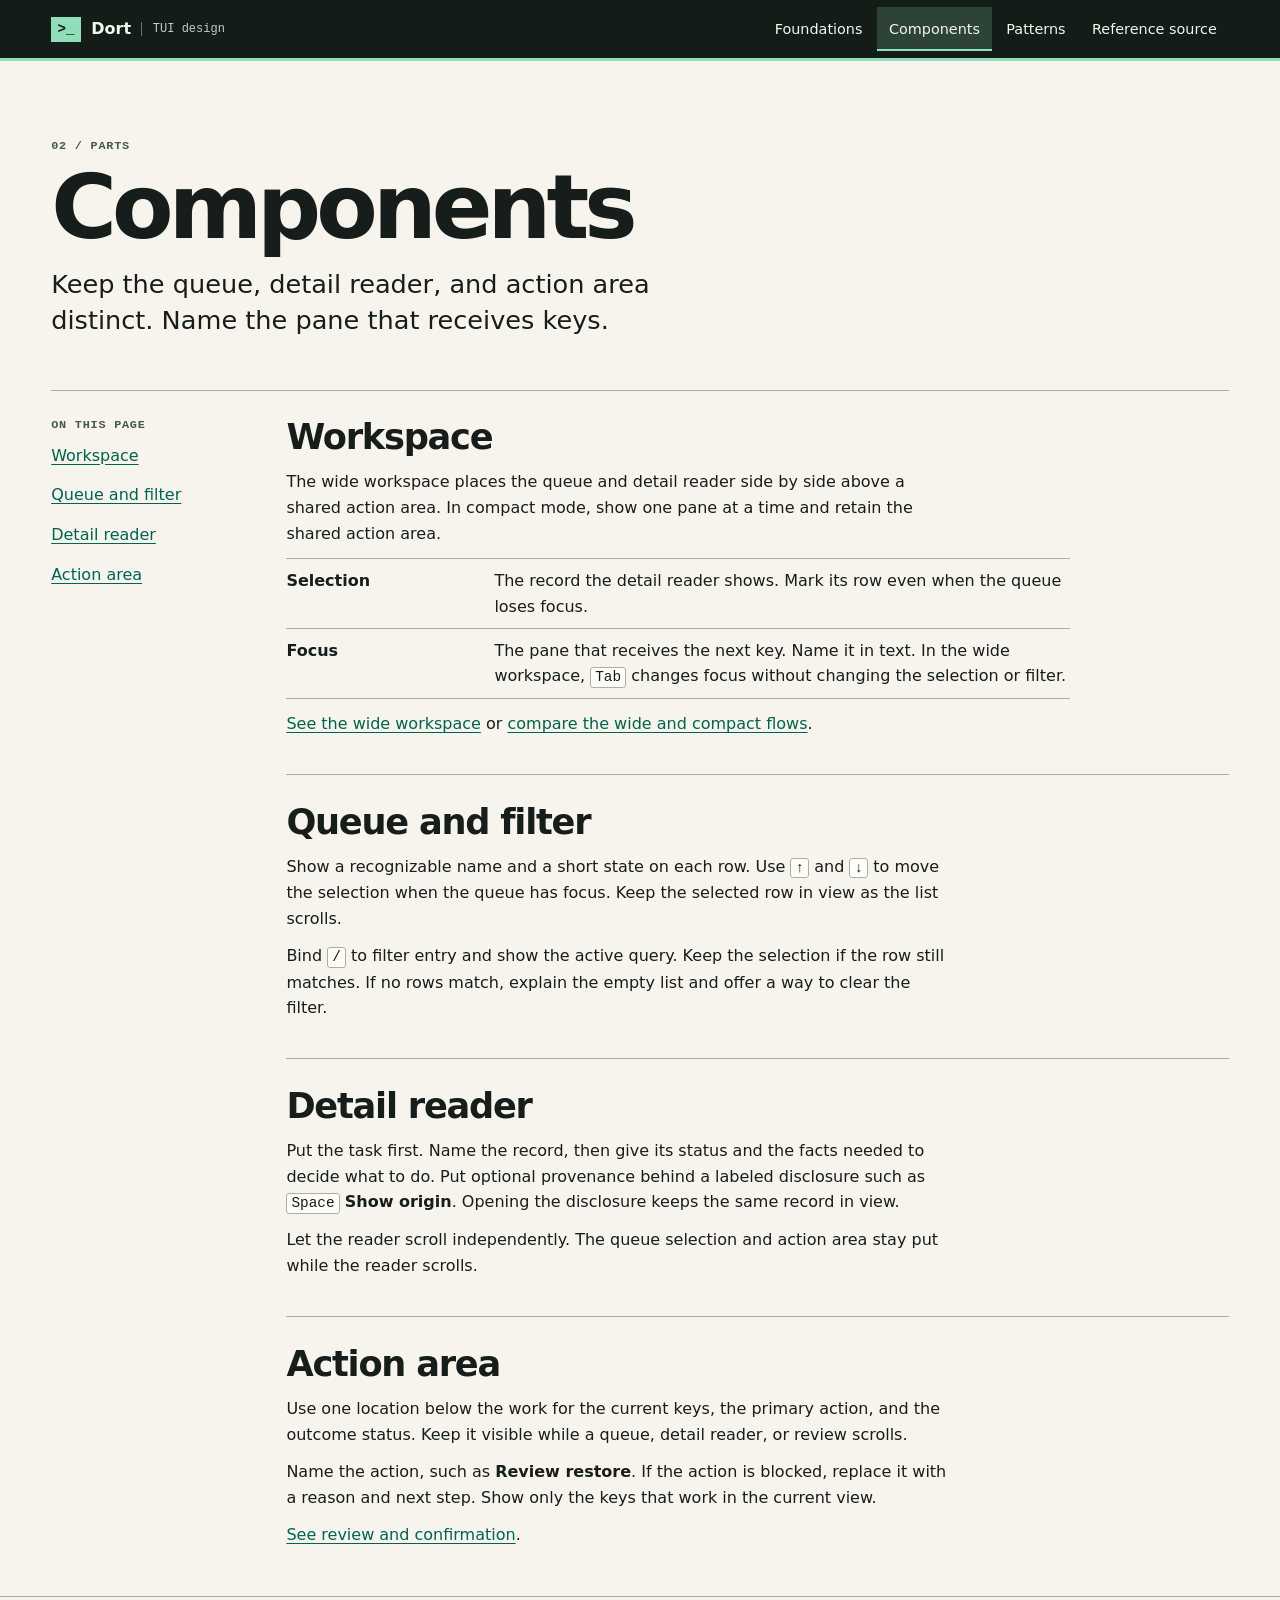
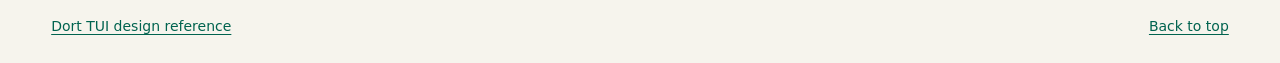
==== design-system/components.html @ 4c37d3cd "docs(design): add offline Dort TUI reference site" ====
<!doctype html>
<html lang="en">
<head>
  <meta charset="utf-8">
  <meta name="viewport" content="width=device-width, initial-scale=1">
  <title>Components | Dort TUI Design</title>
  <link rel="stylesheet" href="site.css">
</head>
<body id="top">
  <a class="skip" href="#main">Skip to content</a>
  <header class="masthead">
    <div class="masthead-inner">
      <a class="brand" href="index.html"><span class="brand-mark" aria-hidden="true">&gt;_</span> Dort <span class="brand-label">TUI design</span></a>
      <nav aria-label="Main navigation">
        <a href="foundations.html">Foundations</a>
        <a href="components.html" aria-current="page">Components</a>
        <a href="patterns.html">Patterns</a>
        <a href="reference/">Reference source</a>
      </nav>
    </div>
  </header>
  <main id="main" class="chapter" tabindex="-1">
    <header class="chapter-head">
      <p class="eyebrow">02 / Parts</p>
      <h1>Components</h1>
      <p class="lead">Keep the queue, detail reader, and action area distinct. Name the pane that receives keys.</p>
    </header>
    <nav class="contents" aria-label="On this page">
      <p class="eyebrow">On this page</p>
      <a href="#workspace">Workspace</a>
      <a href="#queue">Queue and filter</a>
      <a href="#reader">Detail reader</a>
      <a href="#actions">Action area</a>
    </nav>
    <div class="chapter-body">
      <section id="workspace">
        <h2>Workspace</h2>
        <p>The wide workspace places the queue and detail reader side by side above a shared action area. In compact mode, show one pane at a time and retain the shared action area.</p>
        <dl class="terms">
          <div><dt>Selection</dt><dd>The record the detail reader shows. Mark its row even when the queue loses focus.</dd></div>
          <div><dt>Focus</dt><dd>The pane that receives the next key. Name it in text. In the wide workspace, <kbd>Tab</kbd> changes focus without changing the selection or filter.</dd></div>
        </dl>
        <p><a href="index.html#workspace">See the wide workspace</a> or <a href="patterns.html#browse">compare the wide and compact flows</a>.</p>
      </section>
      <section id="queue">
        <h2>Queue and filter</h2>
        <p>Show a recognizable name and a short state on each row. Use <kbd>↑</kbd> and <kbd>↓</kbd> to move the selection when the queue has focus. Keep the selected row in view as the list scrolls.</p>
        <p>Bind <kbd>/</kbd> to filter entry and show the active query. Keep the selection if the row still matches. If no rows match, explain the empty list and offer a way to clear the filter.</p>
      </section>
      <section id="reader">
        <h2>Detail reader</h2>
        <p>Put the task first. Name the record, then give its status and the facts needed to decide what to do. Put optional provenance behind a labeled disclosure such as <kbd>Space</kbd> <strong>Show origin</strong>. Opening the disclosure keeps the same record in view.</p>
        <p>Let the reader scroll independently. The queue selection and action area stay put while the reader scrolls.</p>
      </section>
      <section id="actions">
        <h2>Action area</h2>
        <p>Use one location below the work for the current keys, the primary action, and the outcome status. Keep it visible while a queue, detail reader, or review scrolls.</p>
        <p>Name the action, such as <strong>Review restore</strong>. If the action is blocked, replace it with a reason and next step. Show only the keys that work in the current view.</p>
        <p><a href="patterns.html#review">See review and confirmation</a>.</p>
      </section>
    </div>
  </main>
  <footer class="footer"><a href="index.html">Dort TUI design reference</a><a href="#top">Back to top</a></footer>
</body>
</html>
---- design-system/site.css ----
:root {
  color-scheme: light;
  --paper: #f6f4ed;
  --ink: #171d1b;
  --muted: #46574e;
  --line: #a7b0a7;
  --accent: #00634f;
  --tint: #e0f0e5;
  --terminal: #141c18;
  --mono: ui-monospace, "SFMono-Regular", Consolas, "Liberation Mono", monospace;
  --gutter: clamp(1rem, 4vw, 3.75rem);
  font: 100%/1.6 system-ui, sans-serif;
  background: var(--paper);
  color: var(--ink);
}

*, *::before, *::after { box-sizing: border-box; }
body { margin: 0; }
h1, h2, p, figure, pre, dl, dd { margin: 0; }
a { color: var(--accent); text-underline-offset: .2em; }
a:hover { text-decoration-thickness: .15em; }
:focus-visible { outline: 2px solid var(--accent); outline-offset: 4px; }
main:focus { outline: none; }
section[id] { scroll-margin-block-start: 1.25rem; }

.skip {
  position: absolute;
  z-index: 1;
  inset: .5rem auto auto 1rem;
  padding: .5rem .75rem;
  background: var(--paper);
}
.skip:not(:focus) { clip-path: inset(50%); }

.masthead { background: var(--terminal); color: #f1f6ef; border-bottom: 3px solid #90ddba; }
.masthead-inner, main, .footer { max-width: 92rem; margin-inline: auto; padding-inline: var(--gutter); }
.masthead-inner { display: flex; align-items: center; justify-content: space-between; flex-wrap: wrap; gap: .15rem 2rem; padding-block: .45rem; }
.masthead a { color: inherit; text-decoration: none; }
.masthead a:hover { text-decoration: underline; }
.masthead a:focus-visible { outline-color: #90ddba; }
.brand { display: inline-flex; align-items: center; gap: .65rem; min-height: 44px; font-weight: 750; }
.brand-mark { font: 700 .88rem/1 var(--mono); background: #90ddba; color: var(--terminal); padding: .35rem .4rem; }
.brand-label { border-inline-start: 1px solid #66786d; padding-inline-start: .65rem; color: #bed0c5; font: .75rem/1.2 var(--mono); }
.masthead nav { display: flex; flex-wrap: wrap; gap: 0 .15rem; }
.masthead nav a { display: flex; align-items: center; min-height: 44px; padding: .4rem .75rem; font-size: .9rem; }
.masthead nav a[aria-current] { background: #2e4338; box-shadow: inset 0 -2px #90ddba; }

h1 { font-size: clamp(2.75rem, 7vw, 5.75rem); font-weight: 730; line-height: 1.02; letter-spacing: -.055em; }
h2 { font-size: clamp(1.5rem, 3.4vw, 2.2rem); line-height: 1.15; letter-spacing: -.035em; }
.eyebrow { font: 700 .74rem/1.45 var(--mono); letter-spacing: .065em; text-transform: uppercase; color: var(--muted); }
.lead { max-width: 44rem; font-size: clamp(1.125rem, 2.5vw, 1.6rem); line-height: 1.4; }
.hero, .chapter-head { padding-block: clamp(2rem, 6vw, 6rem) clamp(2rem, 4vw, 3.75rem); }
.hero { display: grid; grid-template-columns: minmax(0, 2fr) minmax(0, 1fr); align-items: end; gap: 1.75rem; }
.hero h1, .chapter-head h1 { margin-block: .4rem .85rem; }
.scope { max-width: 39rem; margin-top: 1.45rem; color: var(--muted); }
.scope strong { color: var(--ink); }
.hero-standard { padding: 1.25rem 1.5rem; border-inline-start: 3px solid var(--accent); background: var(--tint); }
.hero-standard ol { margin: .5rem 0 0; padding-inline-start: 1.4rem; }
.hero-standard li + li { margin-top: .35rem; }
.hero-standard li::marker { font: 700 .85rem var(--mono); color: var(--accent); }

.chapters { display: grid; grid-template-columns: repeat(3, minmax(0, 1fr)); border: 1px solid var(--line); }
.chapters a { display: grid; align-content: start; gap: .3rem; padding: 1.25rem; color: var(--ink); text-decoration: none; }
.chapters a + a { border-inline-start: 1px solid var(--line); }
.chapters a:hover, .chapters a:focus-visible { background: var(--tint); }
.chapters a strong { color: var(--accent); font-size: 1.35rem; text-decoration: underline; text-underline-offset: .18em; }
.home-section { margin-top: clamp(2.5rem, 5vw, 4.5rem); }
.intro { margin-top: .75rem; max-width: 62ch; }
.reference-note { display: grid; grid-template-columns: minmax(0, 22rem) minmax(0, 1fr); align-items: center; gap: 1.25rem; margin-block: 3rem; border-block: 1px solid var(--line); padding-block: 1.5rem; }
.reference-note p { margin-top: .5rem; }
pre { max-width: 100%; overflow: auto; background: var(--terminal); color: #f1f6ef; padding: 1rem; }
code, kbd { font-family: var(--mono); }
kbd { white-space: nowrap; padding: .08em .28em; border: 1px solid var(--line); border-radius: .2em; background: #fffdf7; font-size: .9em; }

.chapter { display: grid; grid-template-columns: 11.5rem minmax(0, 1fr); column-gap: clamp(1rem, 4vw, 4rem); }
.chapter-head { grid-column: 1 / -1; border-bottom: 1px solid var(--line); }
.contents { align-self: start; position: sticky; top: 1rem; display: grid; gap: .18rem; margin-top: 1.65rem; padding-inline-end: .5rem; }
.contents a { padding-block: .35rem; }
.chapter-body { min-width: 0; padding-bottom: 3rem; }
.chapter-body > section { padding-top: 1.65rem; }
.chapter-body > section + section { margin-top: 2.35rem; border-top: 1px solid var(--line); }
.chapter-body h2 { margin-bottom: .75rem; }
.chapter-body p:not(.eyebrow), .chapter-body li { max-width: 65ch; }
.chapter-body p + p { margin-top: .75rem; }
.rules { margin-block: .75rem; padding-inline-start: 1.3rem; }
.rules li + li { margin-top: .42rem; }
.terms, .roles { margin-block: .75rem; max-width: 49rem; }
.terms > div, .roles > div { display: grid; grid-template-columns: minmax(8rem, 1fr) minmax(0, 3fr); gap: .25rem 1rem; align-items: baseline; border-bottom: 1px solid var(--line); padding-block: .55rem; }
.terms > div:first-child, .roles > div:first-child { border-top: 1px solid var(--line); }
.terms dt { font-weight: 700; }
.roles > div { grid-template-columns: minmax(0, 12rem) minmax(0, 1fr); }
.sample { display: inline-block; background: var(--terminal); color: #f1f6ef; padding: .2rem .55rem; font: .92rem/1.4 var(--mono); }
.sample.heading { color: #87deed; font-weight: 700; }
.sample.label { font-weight: 700; }
.sample.finished { color: #90ddba; }
.sample.warning { color: #ffdc7b; }
.sample.blocker { color: #ffaaa3; }

.capture { max-width: 68rem; margin-top: 1.2rem; border: 1px solid var(--line); background: #fffdf7; }
.capture figcaption { display: flex; flex-wrap: wrap; align-items: baseline; justify-content: space-between; gap: .4rem 1.25rem; padding: .85rem 1rem; }
.capture figcaption .eyebrow { display: block; margin-bottom: .15rem; }
.capture figcaption a { font-size: .875rem; }
.frame-window { overflow-x: auto; background: var(--terminal); }
.frame-window:focus-visible { outline-color: #90ddba; outline-offset: -4px; }
.capture iframe { display: block; width: 100%; min-width: 60rem; height: 29rem; border: 0; background: var(--terminal); }
.capture-compact { max-width: 43rem; }
.capture-compact iframe { min-width: 31rem; }

.footer { display: flex; flex-wrap: wrap; justify-content: space-between; gap: .5rem 1rem; padding-block: 1.15rem 1.6rem; border-top: 1px solid var(--line); color: var(--muted); font-size: .875rem; }

@media (max-width: 54rem) {
  .hero, .reference-note, .chapter { grid-template-columns: minmax(0, 1fr); }
  .hero-standard { max-width: 35rem; }
  .contents { position: static; display: flex; flex-wrap: wrap; align-items: baseline; gap: .15rem 1rem; margin-top: 1.15rem; padding: 0 0 .85rem; border-bottom: 1px solid var(--line); }
  .contents .eyebrow { width: 100%; }
}

@media (max-width: 37rem) {
  .chapters { grid-template-columns: minmax(0, 1fr); }
  .chapters a + a { border-inline-start: 0; border-top: 1px solid var(--line); }
  .terms > div, .roles > div { grid-template-columns: minmax(0, 1fr); }
  .masthead nav a { padding-inline: .5rem; }
}
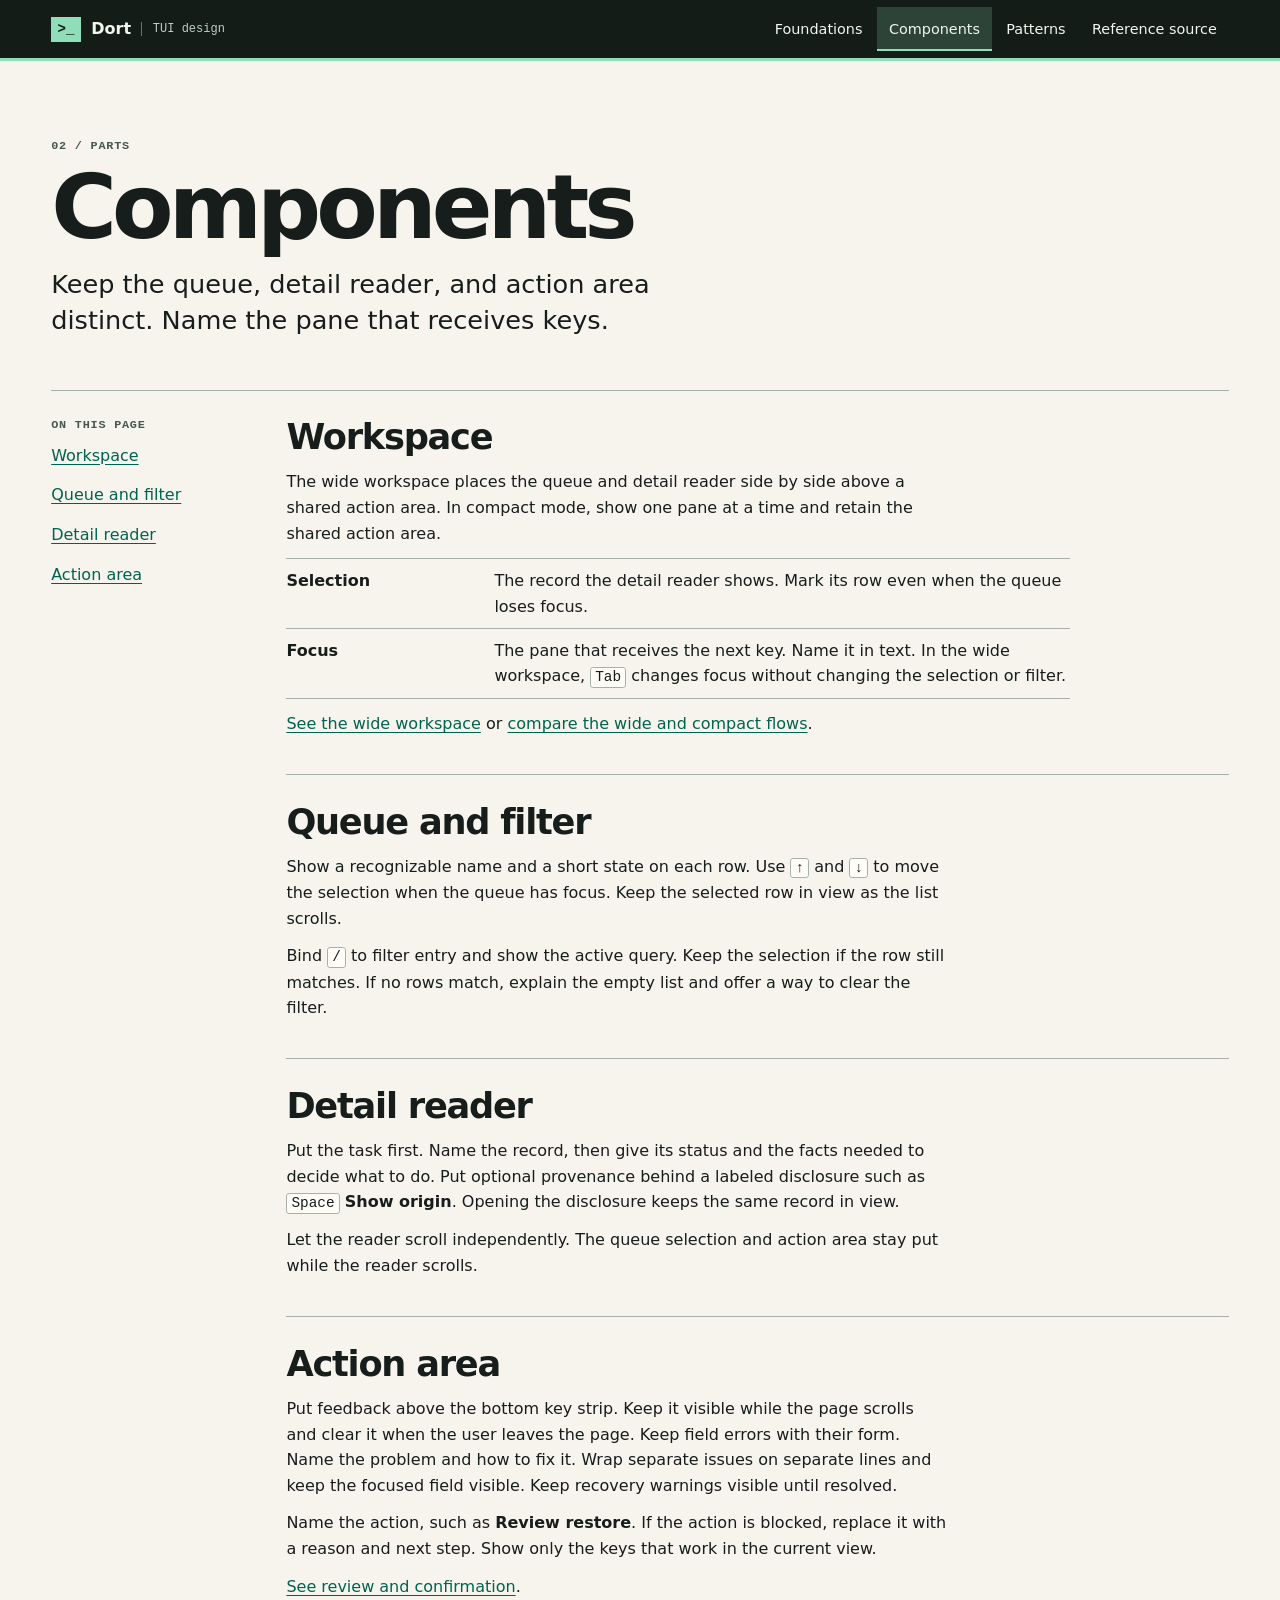
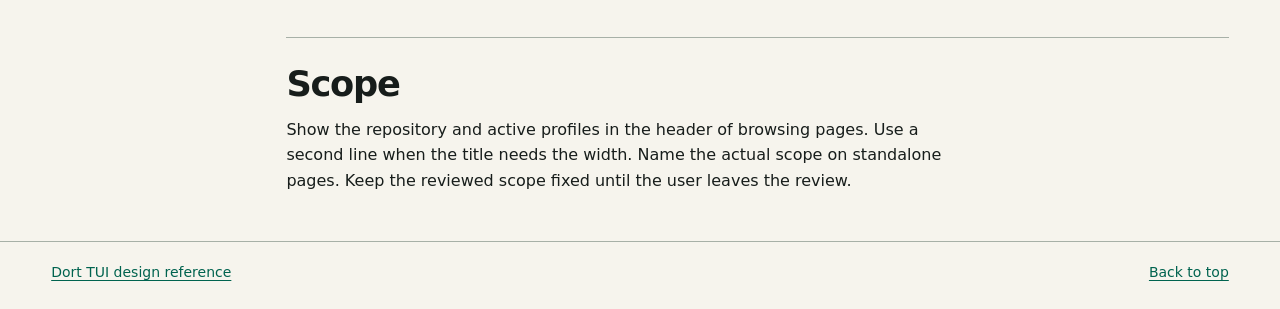
==== commit 40813b36: "feat(tui): clarify scope and validation feedback" ====
--- a/design-system/components.html
+++ b/design-system/components.html
@@ -54,9 +54,13 @@
       </section>
       <section id="actions">
         <h2>Action area</h2>
-        <p>Use one location below the work for the current keys, the primary action, and the outcome status. Keep it visible while a queue, detail reader, or review scrolls.</p>
+        <p>Put feedback above the bottom key strip. Keep it visible while the page scrolls and clear it when the user leaves the page. Keep field errors with their form. Name the problem and how to fix it. Wrap separate issues on separate lines and keep the focused field visible. Keep recovery warnings visible until resolved.</p>
         <p>Name the action, such as <strong>Review restore</strong>. If the action is blocked, replace it with a reason and next step. Show only the keys that work in the current view.</p>
         <p><a href="patterns.html#review">See review and confirmation</a>.</p>
+      </section>
+      <section id="scope">
+        <h2>Scope</h2>
+        <p>Show the repository and active profiles in the header of browsing pages. Use a second line when the title needs the width. Name the actual scope on standalone pages. Keep the reviewed scope fixed until the user leaves the review.</p>
       </section>
     </div>
   </main>
--- a/design-system/site.css
+++ b/design-system/site.css
@@ -102,9 +102,16 @@
 .capture figcaption a { font-size: .875rem; }
 .frame-window { overflow-x: auto; background: var(--terminal); }
 .frame-window:focus-visible { outline-color: #90ddba; outline-offset: -4px; }
-.capture iframe { display: block; width: 100%; min-width: 60rem; height: 29rem; border: 0; background: var(--terminal); }
+.capture iframe {
+  display: block;
+  width: 100%;
+  min-width: calc(var(--columns) * 1ch + 1px);
+  height: calc(var(--rows) * 1.35em + 1px);
+  border: 0;
+  font: 13px/1.35 ui-monospace, Menlo, Consolas, monospace;
+  background: var(--terminal);
+}
 .capture-compact { max-width: 43rem; }
-.capture-compact iframe { min-width: 31rem; }
 
 .footer { display: flex; flex-wrap: wrap; justify-content: space-between; gap: .5rem 1rem; padding-block: 1.15rem 1.6rem; border-top: 1px solid var(--line); color: var(--muted); font-size: .875rem; }
 
